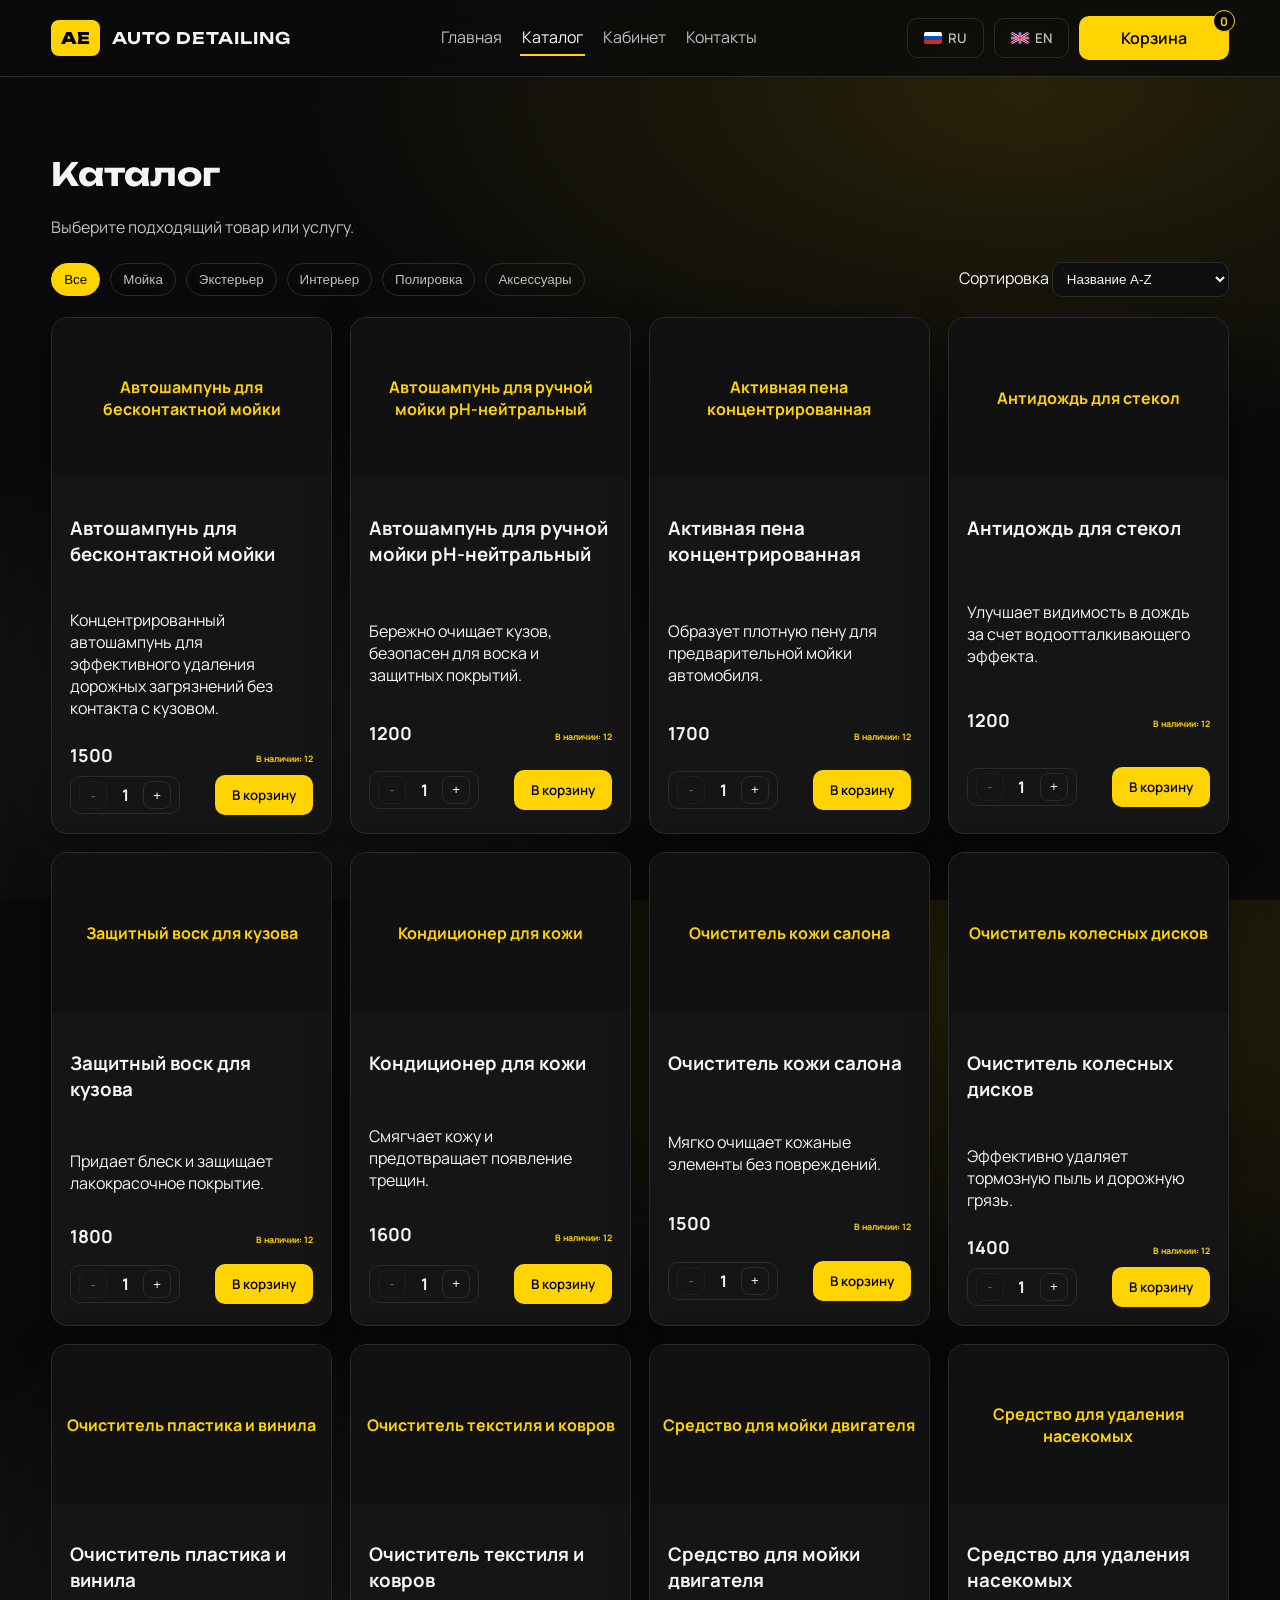
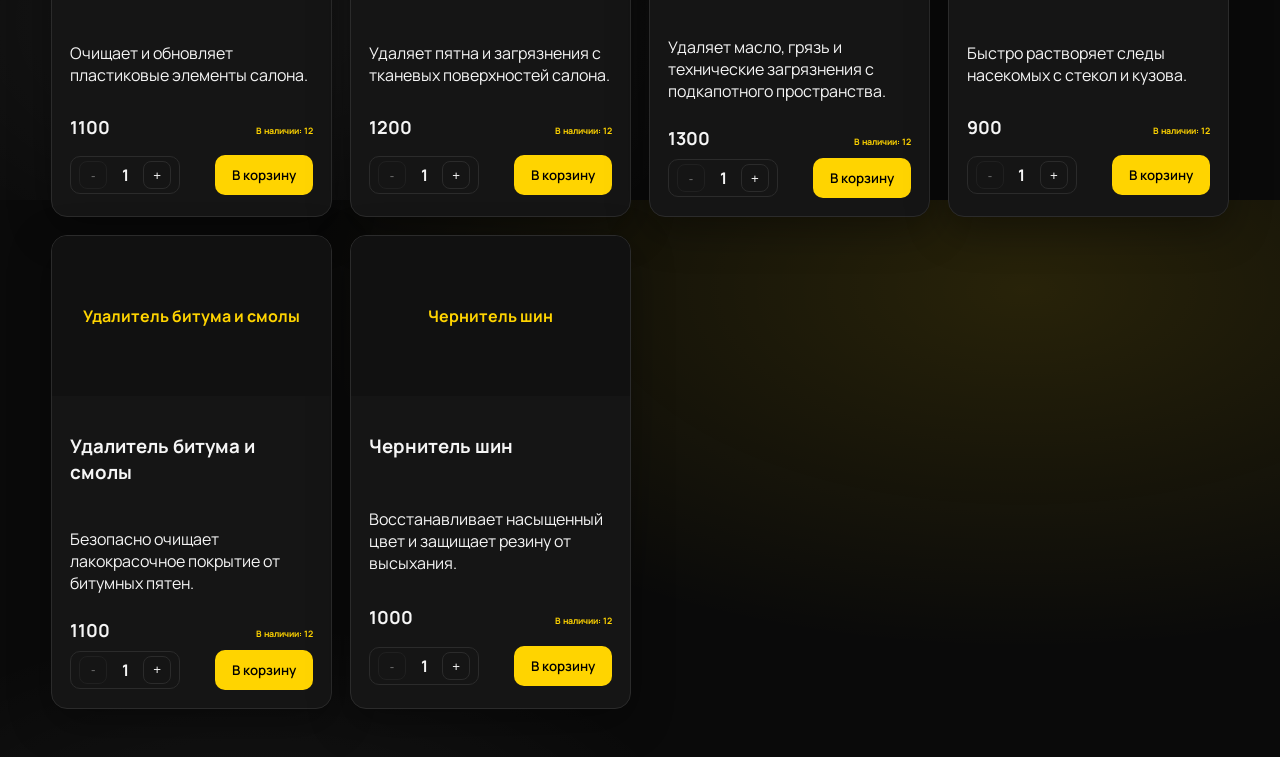
==== services.html @ 4c6e0b16 "Add diploma thesis website project" ====
<!doctype html>
<html lang="ru">
  <head>
    <meta charset="utf-8" />
    <meta name="viewport" content="width=device-width, initial-scale=1" />
    <title>Каталог — Auto Detailing</title>
    <meta name="description" content="Каталог работ по детейлингу: мойка, интерьер, полировка, аксессуары." />
    <link rel="stylesheet" href="assets/css/style.css?v=20260303-1805" />
    <script defer src="assets/js/i18n.js?v=20260303-1805"></script>
    <script defer src="assets/js/api.js?v=20260303-1805"></script>
    <script defer src="assets/js/nav.js?v=20260303-1805"></script>
    <script defer src="assets/js/catalog.js?v=20260303-1805"></script>
  </head>
  <body class="theme">
    <header class="topbar">
      <div class="container topbar__inner">
        <a class="brand" href="index.html">
          <span class="brand__mark">AE</span>
          <span class="brand__text">Auto Detailing</span>
        </a>
        <nav class="nav">
          <a data-i18n="nav_home" class="nav__link" href="index.html">Главная</a>
          <a data-i18n="nav_catalog" class="nav__link is-active" href="services.html">Каталог</a>
          <a data-i18n="nav_account" class="nav__link" href="account.html">Кабинет</a>
          <a data-i18n="nav_contacts" class="nav__link" href="contacts.html">Контакты</a>
        </nav>
        <div class="topbar__actions">
          <button class="btn btn--ghost" data-lang-switch="ru"><span class="flag flag--ru" aria-hidden="true"></span>RU</button>
          <button class="btn btn--ghost" data-lang-switch="en"><span class="flag flag--en" aria-hidden="true"></span>EN</button>
          <a class="btn btn--primary btn--cart" href="cart.html"><span data-i18n="nav_cart">Корзина</span><span id="cart-badge" class="top-cart-badge">0</span></a>
        </div>
      </div>
    </header>

    <main class="section">
      <div class="container">
        <div class="section__head">
          <h1 data-i18n="catalog_title">Каталог</h1>
          <p data-i18n="catalog_subtitle">Выберите подходящий пакет или отдельную услугу.</p>
        </div>

        <div class="toolbar">
          <div class="filters">
            <button class="chip is-active" data-filter="all" data-i18n="filter_all">Все</button>
            <button class="chip" data-filter="wash" data-i18n="filter_wash">Мойка</button>
            <button class="chip" data-filter="exterior" data-i18n="filter_exterior">Экстерьер</button>
            <button class="chip" data-filter="interior" data-i18n="filter_interior">Интерьер</button>
            <button class="chip" data-filter="polish" data-i18n="filter_polish">Полировка</button>
            <button class="chip" data-filter="accessories" data-i18n="filter_accessories">Аксессуары</button>
          </div>

          <div class="sort">
            <label>
              <span data-i18n="sort_label">Сортировка</span>
              <select id="sort-select">
                <option value="name-asc" data-i18n="sort_name_asc">Название A-Z</option>
                <option value="name-desc" data-i18n="sort_name_desc">Название Z-A</option>
                <option value="price-asc" data-i18n="sort_price_asc">Цена по возрастанию</option>
                <option value="price-desc" data-i18n="sort_price_desc">Цена по убыванию</option>
              </select>
            </label>
          </div>
        </div>

        <div id="catalog-grid" class="grid grid--3"></div>
      </div>
    </main>

  </body>
</html>
---- assets/css/style.css ----
@import url("https://fonts.googleapis.com/css2?family=Unbounded:wght@400;600;800&family=Manrope:wght@400;600;700&display=swap");

:root {
  --bg: #0a0a0a;
  --bg-2: #111111;
  --text: #f5f5f5;
  --muted: #bfbfbf;
  --accent: #ffd400;
  --accent-dark: #c7a600;
  --card: #151515;
  --border: #2b2b2b;
  --shadow: 0 12px 40px rgba(0, 0, 0, 0.35);
  --topbar-offset: 104px;
}

*,
*::before,
*::after {
  box-sizing: border-box;
}

html,
body {
  height: 100%;
  margin: 0;
}

body.theme {
  min-height: 100vh;
  display: flex;
  flex-direction: column;
  background: radial-gradient(1200px 600px at 80% 10%, rgba(255, 212, 0, 0.12), transparent 60%),
    radial-gradient(800px 500px at 20% 80%, rgba(255, 255, 255, 0.06), transparent 60%),
    var(--bg);
  color: var(--text);
  font-family: "Manrope", system-ui, sans-serif;
  padding-top: var(--topbar-offset);
}

main {
  flex: 1 0 auto;
}

a {
  color: inherit;
  text-decoration: none;
}

.container {
  width: min(1200px, 92vw);
  margin: 0 auto;
}

.topbar {
  position: fixed;
  top: 0;
  left: 0;
  right: 0;
  z-index: 1200;
  backdrop-filter: blur(12px);
  background: rgba(10, 10, 10, 0.8);
  border-bottom: 1px solid var(--border);
}

.topbar__inner {
  display: flex;
  align-items: center;
  justify-content: space-between;
  padding: 16px 0;
  gap: 16px;
}

.brand {
  display: flex;
  align-items: center;
  gap: 12px;
  font-family: "Unbounded", sans-serif;
  text-transform: uppercase;
}

.brand__mark {
  background: var(--accent);
  color: #000;
  padding: 8px 10px;
  font-weight: 800;
  border-radius: 8px;
}

.brand__text {
  font-weight: 600;
  letter-spacing: 1px;
}

.brand--compact .brand__mark {
  padding: 6px 8px;
}

.nav {
  display: flex;
  gap: 16px;
  flex-wrap: wrap;
  align-items: center;
}

.nav__link {
  color: var(--muted);
  padding: 6px 2px;
  border-bottom: 2px solid transparent;
}

.nav__link.is-active,
.nav__link:hover {
  color: var(--text);
  border-color: var(--accent);
}

.topbar__actions {
  display: flex;
  gap: 10px;
  align-items: center;
}

.btn {
  border: 1px solid transparent;
  padding: 10px 16px;
  border-radius: 10px;
  font-weight: 600;
  cursor: pointer;
  transition: all 0.2s ease;
  display: inline-flex;
  align-items: center;
  justify-content: center;
  font-family: "Manrope", sans-serif;
}

.btn--primary {
  background: var(--accent);
  color: #000;
}

.btn--primary:hover {
  background: var(--accent-dark);
}

.btn:disabled,
.btn[disabled] {
  cursor: not-allowed;
  opacity: 0.6;
}

.btn--primary:disabled,
.btn--primary[disabled] {
  background: #666;
  border-color: #666;
  color: #efefef;
}

.btn--cart {
  position: relative;
  min-width: 150px;
  padding-left: 24px;
  padding-right: 24px;
  justify-content: center;
  text-align: center;
}

.btn--cart > span[data-i18n="nav_cart"] {
  display: inline-block;
  min-width: 100%;
  text-align: center;
}

.top-cart-badge {
  position: absolute;
  top: -7px;
  right: -7px;
  min-width: 22px;
  height: 22px;
  border-radius: 999px;
  background: #000;
  color: var(--accent);
  border: 1px solid var(--accent);
  font-size: 12px;
  display: inline-flex;
  align-items: center;
  justify-content: center;
  padding: 0 5px;
  font-weight: 700;
}

.btn--outline {
  border-color: var(--accent);
  color: var(--accent);
  background: transparent;
}

.btn--outline:hover {
  background: rgba(255, 212, 0, 0.1);
}

.btn--ghost {
  background: transparent;
  border-color: var(--border);
  color: var(--muted);
}

.btn--ghost:hover {
  color: var(--text);
  border-color: var(--accent);
}

.badge {
  background: var(--accent);
  color: #000;
  border-radius: 999px;
  padding: 2px 8px;
  font-size: 0.75rem;
  margin-left: 6px;
}

.hero {
  padding: 64px 0 40px;
}

.hero__inner {
  display: grid;
  gap: 40px;
  grid-template-columns: repeat(auto-fit, minmax(280px, 1fr));
  align-items: center;
}

.hero__content h1 {
  font-size: clamp(2.2rem, 3.8vw, 3.6rem);
  margin: 10px 0 16px;
  font-family: "Unbounded", sans-serif;
}

.eyebrow {
  color: var(--accent);
  text-transform: uppercase;
  letter-spacing: 2px;
  font-size: 0.75rem;
}

.lead {
  color: var(--muted);
  font-size: 1.05rem;
  line-height: 1.6;
}

.hero__actions {
  display: flex;
  gap: 12px;
  flex-wrap: wrap;
  margin-top: 20px;
}

.hero__visual {
  display: flex;
  justify-content: center;
}

.hero__card {
  background: var(--card);
  padding: 24px;
  border-radius: 18px;
  border: 1px solid var(--border);
  box-shadow: var(--shadow);
  width: min(420px, 100%);
}

.hero__badge {
  background: rgba(255, 212, 0, 0.15);
  color: var(--accent);
  padding: 8px 12px;
  border-radius: 999px;
  display: inline-block;
  font-weight: 600;
}

.hero__list {
  list-style: none;
  margin: 16px 0 0;
  padding: 0;
  display: grid;
  gap: 8px;
  color: var(--muted);
}

.hero__list li {
  padding-left: 18px;
  position: relative;
}

.hero__list li::before {
  content: "•";
  color: var(--accent);
  position: absolute;
  left: 0 !important;
}

.section {
  padding: 48px 0;
  padding-bottom: 48px;
}

.section--dark {
  background: var(--bg-2);
  border-top: 1px solid var(--border);
  border-bottom: 1px solid var(--border);
}

.section__head {
  margin-bottom: 24px;
}

.section__head h1,
.section__head h2 {
  font-family: "Unbounded", sans-serif;
}

.section__head p {
  color: var(--muted);
}

.grid {
  display: grid;
  gap: 18px;
}

.grid--2 {
  grid-template-columns: repeat(auto-fit, minmax(260px, 1fr));
}

.grid--3 {
  grid-template-columns: repeat(auto-fit, minmax(240px, 1fr));
}

.feature,
.card {
  background: var(--card);
  border: 1px solid var(--border);
  padding: 20px;
  border-radius: 14px;
  box-shadow: var(--shadow);
}

.feature h3 {
  margin-top: 0;
}

.steps {
  display: grid;
  gap: 16px;
}

.step {
  display: flex;
  gap: 20px;
  padding: 16px;
  border: 1px solid var(--border);
  border-radius: 14px;
  background: var(--card);
}

.step__num {
  font-family: "Unbounded", sans-serif;
  font-size: 1.4rem;
  color: var(--accent);
}

.section--cta {
  background: linear-gradient(120deg, rgba(255, 212, 0, 0.12), rgba(255, 255, 255, 0.02));
}

.toolbar {
  display: flex;
  flex-wrap: wrap;
  gap: 16px;
  align-items: center;
  justify-content: space-between;
  margin-bottom: 20px;
}

.filters {
  display: flex;
  gap: 10px;
  flex-wrap: wrap;
}

.chip {
  border: 1px solid var(--border);
  background: transparent;
  padding: 8px 12px;
  border-radius: 999px;
  color: var(--muted);
  cursor: pointer;
}

.chip.is-active,
.chip:hover {
  color: #000;
  background: var(--accent);
  border-color: var(--accent);
}

.sort select,
.admin-item input,
.admin-item textarea,
.admin-item select,
.card input,
.card textarea {
  background: #0f0f0f;
  border: 1px solid var(--border);
  border-radius: 10px;
  padding: 8px 10px;
  color: var(--text);
}

.catalog-card {
  background: var(--card);
  border: 1px solid var(--border);
  border-radius: 16px;
  overflow: hidden;
  display: grid;
  grid-template-rows: auto 1fr;
  box-shadow: var(--shadow);
}

.catalog-image {
  position: relative;
  height: 160px;
  overflow: hidden;
  background: #111;
  display: flex;
  align-items: center;
  justify-content: center;
  color: var(--accent);
  font-weight: 700;
  text-align: center;
  padding: 12px;
}

.catalog-image img {
  width: 100%;
  height: 100%;
  object-fit: contain;
  object-position: center;
  display: block;
}

.catalog-body {
  padding: 18px;
  display: grid;
  gap: 8px;
}

.price-row {
  display: flex;
  justify-content: space-between;
  align-items: baseline;
  gap: 12px;
  color: var(--muted);
}

.price-value {
  font-size: 1.12rem;
  color: var(--text);
}

.stock-label {
  color: var(--accent);
  font-size: 0.55em;
  font-weight: 700;
  text-align: right;
}

.catalog-actions {
  display: flex;
  gap: 10px;
  align-items: center;
  justify-content: space-between;
  flex-wrap: wrap;
}

.qty-picker {
  display: inline-flex;
  align-items: center;
  gap: 8px;
  border: 1px solid var(--border);
  border-radius: 10px;
  padding: 4px 8px;
}

.qty-btn {
  width: 28px;
  height: 28px;
  border: 1px solid var(--border);
  background: transparent;
  color: var(--text);
  border-radius: 8px;
  cursor: pointer;
}

.qty-btn:disabled {
  color: var(--muted);
  opacity: 0.5;
  cursor: not-allowed;
}

.qty-value {
  min-width: 20px;
  text-align: center;
  font-weight: 700;
}

.contacts {
  display: grid;
  gap: 18px;
  grid-template-columns: repeat(auto-fit, minmax(260px, 1fr));
}

.map-card {
  min-height: 240px;
  display: flex;
  align-items: center;
  justify-content: center;
}

.contact-image {
  width: 100%;
  height: auto;
  display: block;
  border-radius: 10px;
}

.map-placeholder {
  color: var(--muted);
  text-align: center;
}

.contact-actions {
  display: flex;
  gap: 12px;
  margin-top: 12px;
  flex-wrap: wrap;
}

.admin-actions {
  display: flex;
  gap: 12px;
  align-items: center;
  margin-bottom: 16px;
  flex-wrap: wrap;
}

.admin-list {
  display: grid;
  gap: 12px;
}

.admin-item {
  border: 1px solid var(--border);
  border-radius: 12px;
  padding: 16px;
  background: var(--card);
  display: grid;
  gap: 10px;
}

.admin-row {
  display: grid;
  gap: 10px;
  grid-template-columns: repeat(auto-fit, minmax(160px, 1fr));
}

.status {
  color: var(--muted);
}

.admin-tabs {
  display: flex;
  gap: 8px;
  margin-bottom: 16px;
}

.orders-list {
  display: grid;
  gap: 12px;
}

.order-card {
  border: 1px solid var(--border);
  border-radius: 12px;
  padding: 16px;
  background: var(--card);
}

.account-panel {
  display: grid;
  gap: 16px;
}

.auth-form {
  display: grid;
  gap: 12px;
  max-width: 420px;
}

.auth-form label {
  display: grid;
  gap: 6px;
}

.auth-register-link {
  margin-top: 2px;
  font-size: 0.78rem;
  color: var(--accent);
  text-decoration: none;
  width: fit-content;
}

.auth-register-link:hover {
  text-decoration: underline;
}

.cart-list {
  display: grid;
  gap: 12px;
}

.cart-actions {
  display: flex;
  justify-content: flex-end;
  margin-bottom: 12px;
}

.cart-item {
  display: grid;
  grid-template-columns: 1fr auto auto;
  gap: 12px;
  align-items: center;
  padding: 12px;
  border: 1px solid var(--border);
  border-radius: 12px;
  background: var(--card);
}

.cart-qty {
  display: inline-flex;
  align-items: center;
  gap: 8px;
}

.cart-qty button {
  border: 1px solid var(--border);
  background: transparent;
  color: var(--text);
  padding: 4px 8px;
  border-radius: 6px;
  cursor: pointer;
}

.cart-summary {
  margin-top: 16px;
  margin-bottom: 20px;
  display: flex;
  justify-content: space-between;
  align-items: center;
  gap: 12px;
  flex-wrap: wrap;
}

.cart-total-value {
  display: inline-grid;
  gap: 4px;
}

.cart-total-old {
  color: var(--accent);
  text-decoration: line-through;
  text-decoration-thickness: 2px;
  opacity: 0.95;
}

.cart-total-new {
  color: var(--text);
  font-weight: 700;
}

.cart-total-note {
  color: var(--accent);
  font-size: 0.9rem;
  margin-top: 4px;
}

.hidden {
  display: none !important;
}

.reveal {
  opacity: 0;
  transform: translateY(14px);
  transition: all 0.5s ease;
}

.reveal.is-visible {
  opacity: 1;
  transform: translateY(0);
}

/* Flags */
.flag {
  width: 18px;
  height: 12px;
  display: inline-block;
  border-radius: 2px;
  margin-right: 6px;
  background-color: #1a1a1a;
  overflow: hidden;
}

.flag--ru {
  background: linear-gradient(#ffffff 0 33%, #0057b7 33% 66%, #d52b1e 66% 100%);
}

.flag--en {
  background-image: url("/assets/img/flag-en.svg");
  background-size: 100% 100%;
  background-repeat: no-repeat;
  background-position: center;
}

.footer {
  display: none !important;
}

@media (max-width: 760px) {
  .container {
    width: 94vw;
  }

  .topbar__inner {
    flex-direction: column;
    align-items: flex-start;
    gap: 12px;
    padding: 12px 0;
  }

  .nav {
    flex-wrap: wrap;
    row-gap: 8px;
  }

  .topbar__actions {
    width: 100%;
    justify-content: flex-start;
    flex-wrap: wrap;
  }

  .cart-item {
    grid-template-columns: 1fr;
  }

  .catalog-image {
    height: auto;
    aspect-ratio: 16 / 10;
  }

  .catalog-image img {
    object-fit: cover;
  }

  .product-gallery {
    grid-template-columns: 1fr;
  }

  .product-gallery__img,
  .product-gallery__placeholder {
    width: 100%;
    min-height: unset;
    aspect-ratio: 16 / 10;
    height: auto;
  }

  .catalog-actions,
  .product-main__actions {
    width: 100%;
    justify-content: space-between;
  }
}

.catalog-title-link {
  text-decoration: underline;
  text-decoration-color: transparent;
  text-underline-offset: 4px;
  transition: text-decoration-color 0.2s ease, color 0.2s ease;
}

.catalog-title-link:hover {
  color: var(--accent);
  text-decoration-color: var(--accent);
}

.product-layout {
  display: grid;
  grid-template-columns: 1.1fr 1fr;
  gap: 18px;
  margin-bottom: 18px;
}

.product-main h3,
.product-specs h3 {
  margin-top: 0;
}

.product-gallery {
  display: grid;
  grid-template-columns: repeat(auto-fill, minmax(180px, 1fr));
  gap: 12px;
}

.product-gallery__img {
  width: 100%;
  height: 220px;
  object-fit: cover;
  border-radius: 10px;
  border: 1px solid var(--border);
  background: #0f0f0f;
}

.product-gallery__placeholder {
  min-height: 220px;
  border: 1px dashed var(--border);
  border-radius: 10px;
  display: flex;
  align-items: center;
  justify-content: center;
  color: var(--muted);
}

.product-specs__text {
  white-space: pre-wrap;
  margin: 0;
  color: var(--text);
  font-family: inherit;
}

@media (max-width: 900px) {
  .product-layout {
    grid-template-columns: 1fr;
  }
}

.product-main__actions {
  margin: 12px 0 18px;
  display: flex;
  gap: 10px;
  align-items: center;
  flex-wrap: wrap;
}

.center-notice {
  position: fixed;
  left: 50%;
  top: 50%;
  transform: translate(-50%, -50%);
  z-index: 10000;
  color: var(--accent);
  font-size: clamp(18px, 2.8vw, 32px);
  font-weight: 700;
  letter-spacing: 0.02em;
  text-shadow: 0 0 10px rgba(0, 0, 0, 0.7), 0 0 24px rgba(0, 0, 0, 0.45);
  pointer-events: none;
  user-select: none;
}
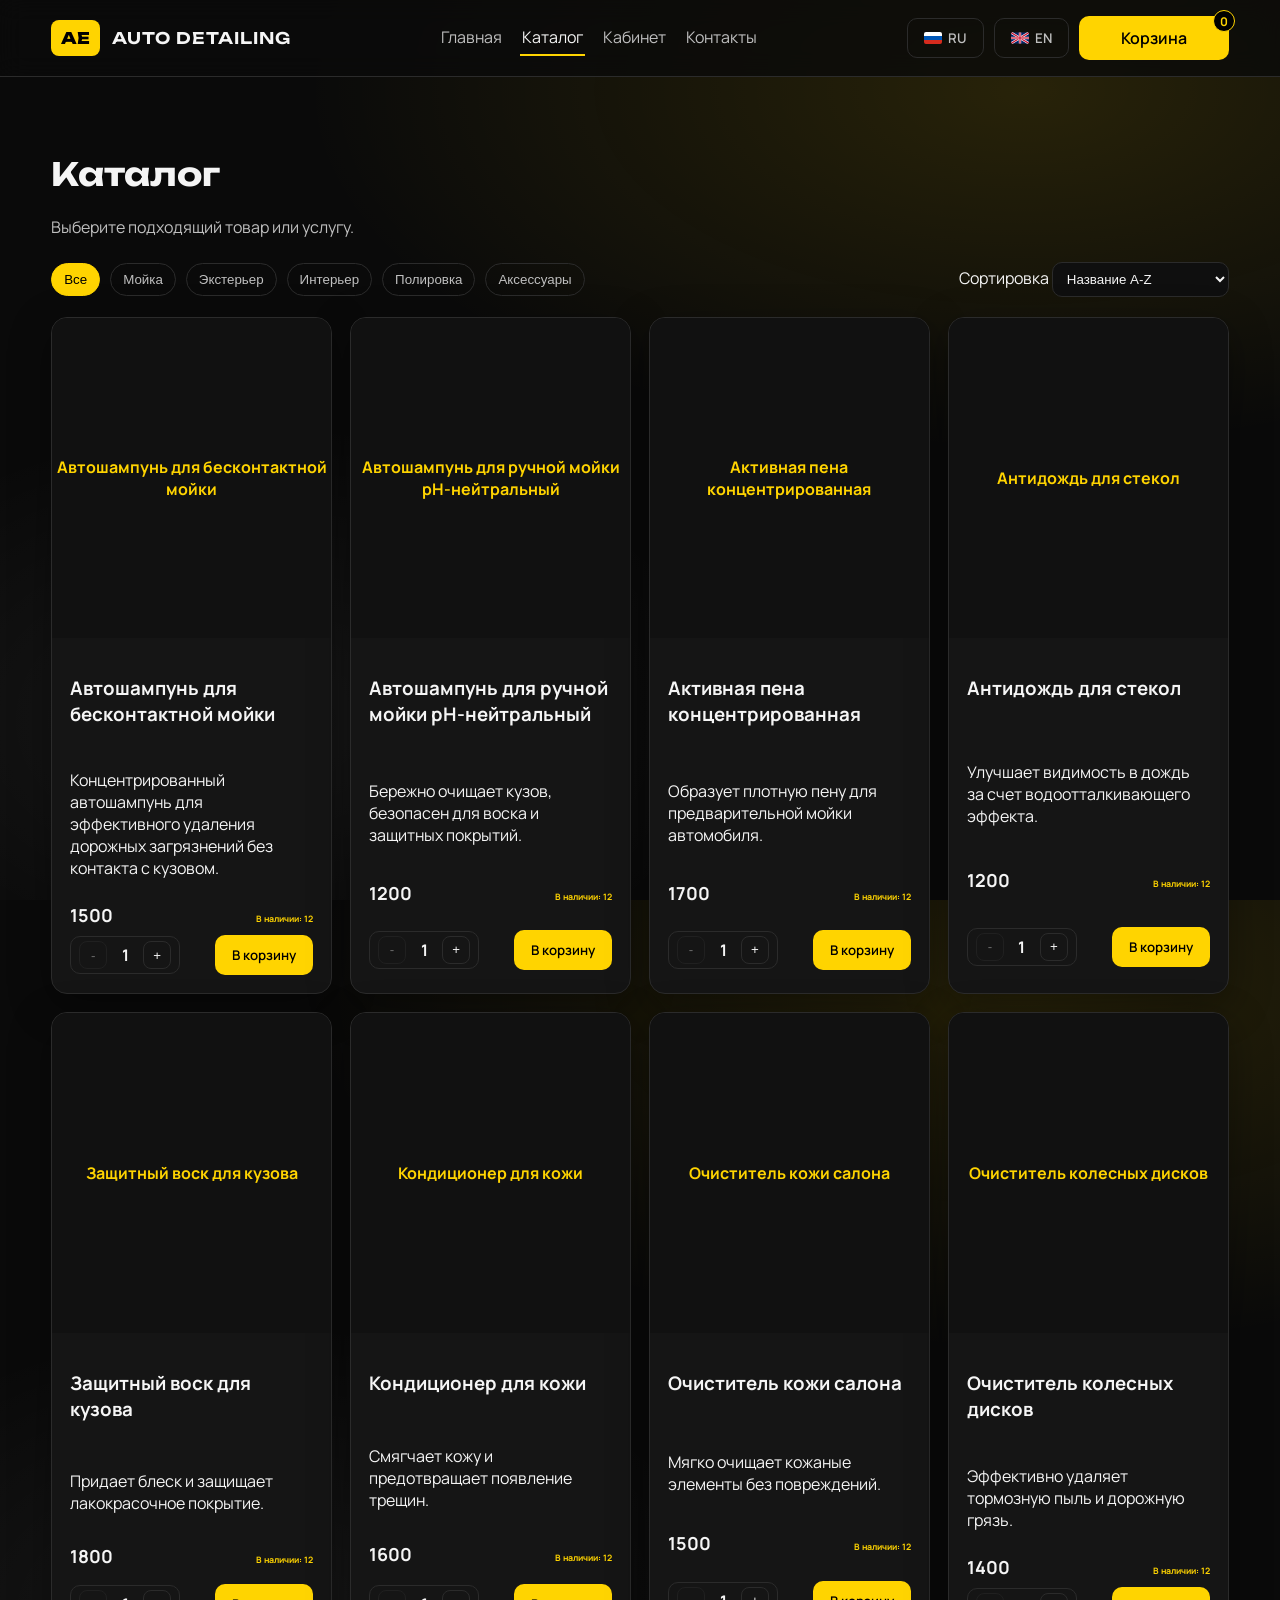
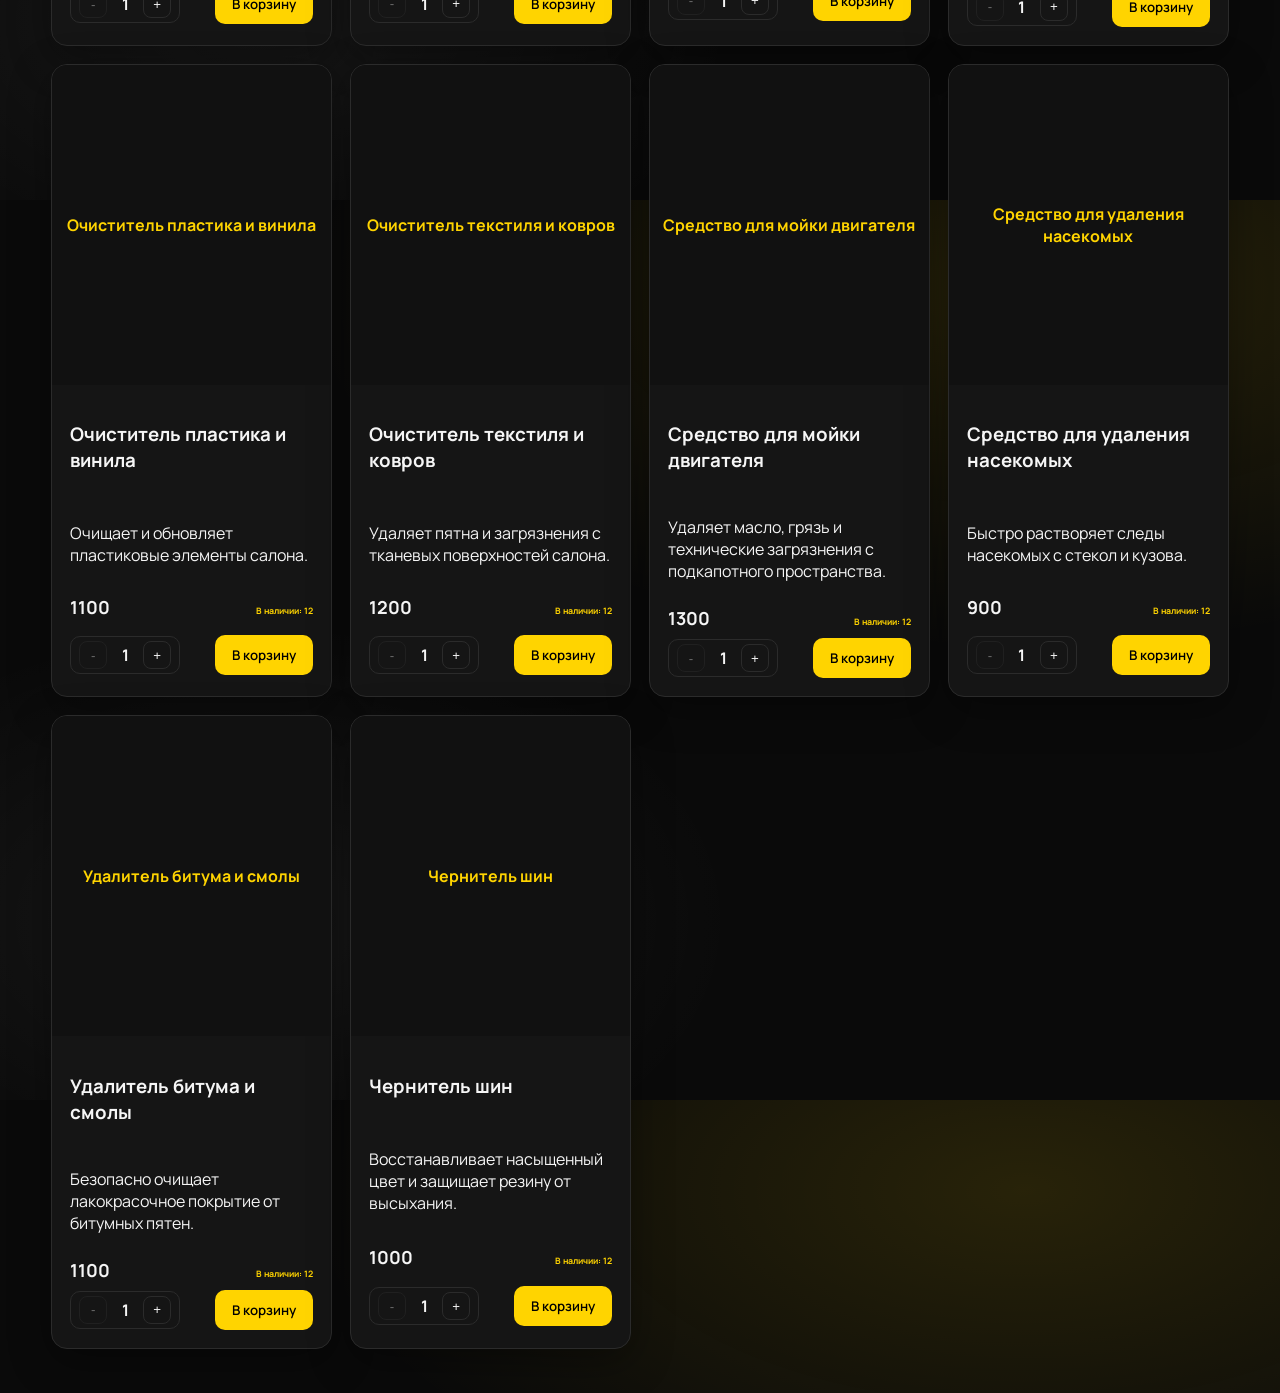
==== commit c4379044: "fix image" ====
--- a/services.html
+++ b/services.html
@@ -5,11 +5,11 @@
     <meta name="viewport" content="width=device-width, initial-scale=1" />
     <title>Каталог — Auto Detailing</title>
     <meta name="description" content="Каталог работ по детейлингу: мойка, интерьер, полировка, аксессуары." />
-    <link rel="stylesheet" href="assets/css/style.css?v=20260303-1805" />
-    <script defer src="assets/js/i18n.js?v=20260303-1805"></script>
-    <script defer src="assets/js/api.js?v=20260303-1805"></script>
-    <script defer src="assets/js/nav.js?v=20260303-1805"></script>
-    <script defer src="assets/js/catalog.js?v=20260303-1805"></script>
+    <link rel="stylesheet" href="assets/css/style.css?v=20260303-2035" />
+    <script defer src="assets/js/i18n.js?v=20260303-2035"></script>
+    <script defer src="assets/js/api.js?v=20260303-2035"></script>
+    <script defer src="assets/js/nav.js?v=20260303-2035"></script>
+    <script defer src="assets/js/catalog.js?v=20260303-2035"></script>
   </head>
   <body class="theme">
     <header class="topbar">
--- a/assets/css/style.css
+++ b/assets/css/style.css
@@ -429,7 +429,7 @@
 
 .catalog-image {
   position: relative;
-  height: 160px;
+  height: clamp(220px, 26vw, 320px);
   overflow: hidden;
   background: #111;
   display: flex;
@@ -438,7 +438,7 @@
   color: var(--accent);
   font-weight: 700;
   text-align: center;
-  padding: 12px;
+  padding: 0;
 }
 
 .catalog-image img {
@@ -574,8 +574,36 @@
   grid-template-columns: repeat(auto-fit, minmax(160px, 1fr));
 }
 
+.admin-row--media {
+  align-items: start;
+}
+
+.admin-upload {
+  display: grid;
+  gap: 8px;
+  align-content: start;
+}
+
+.admin-upload input[type="file"] {
+  width: 100%;
+  max-width: 100%;
+}
+
+.admin-upload-path {
+  background: #0f0f0f;
+  border: 1px solid var(--border);
+  border-radius: 10px;
+  padding: 8px 10px;
+  color: var(--muted);
+  width: 100%;
+}
+
 .status {
   color: var(--muted);
+}
+
+.status--error {
+  color: #ff7d7d;
 }
 
 .admin-tabs {
@@ -768,7 +796,7 @@
   }
 
   .catalog-image img {
-    object-fit: cover;
+    object-fit: contain;
   }
 
   .product-gallery {
@@ -816,27 +844,38 @@
 
 .product-gallery {
   display: grid;
-  grid-template-columns: repeat(auto-fill, minmax(180px, 1fr));
+  grid-template-columns: repeat(auto-fit, minmax(220px, 1fr));
   gap: 12px;
 }
 
 .product-gallery__img {
   width: 100%;
-  height: 220px;
-  object-fit: cover;
+  height: clamp(280px, 34vw, 520px);
+  object-fit: contain;
   border-radius: 10px;
   border: 1px solid var(--border);
   background: #0f0f0f;
+  cursor: zoom-in;
+  transition: transform 0.2s ease, border-color 0.2s ease;
+}
+
+.product-gallery__img:hover {
+  transform: scale(1.01);
+  border-color: var(--accent);
 }
 
 .product-gallery__placeholder {
-  min-height: 220px;
+  min-height: clamp(280px, 34vw, 520px);
   border: 1px dashed var(--border);
   border-radius: 10px;
   display: flex;
   align-items: center;
   justify-content: center;
   color: var(--muted);
+}
+
+.product-gallery__hint {
+  margin: 10px 2px 0;
 }
 
 .product-specs__text {
@@ -874,3 +913,69 @@
   pointer-events: none;
   user-select: none;
 }
+
+.product-zoom {
+  position: fixed;
+  inset: 0;
+  z-index: 20000;
+  background: rgba(0, 0, 0, 0.88);
+  display: flex;
+  align-items: center;
+  justify-content: center;
+  padding: 16px;
+  opacity: 0;
+  pointer-events: none;
+  transition: opacity 0.2s ease;
+}
+
+.product-zoom.is-open {
+  opacity: 1;
+  pointer-events: auto;
+}
+
+.product-zoom__dialog {
+  width: min(94vw, 1280px);
+  max-height: 94vh;
+  display: grid;
+  gap: 10px;
+}
+
+.product-zoom__toolbar {
+  display: flex;
+  gap: 8px;
+  justify-content: flex-end;
+  flex-wrap: wrap;
+}
+
+.product-zoom__btn {
+  min-width: 54px;
+}
+
+.product-zoom__frame {
+  display: flex;
+  align-items: center;
+  justify-content: center;
+  overflow: hidden;
+  border: 1px solid var(--border);
+  border-radius: 14px;
+  background: #070707;
+  padding: 16px;
+  touch-action: none;
+}
+
+.product-zoom__frame.is-draggable {
+  cursor: grab;
+}
+
+.product-zoom__frame.is-dragging {
+  cursor: grabbing;
+}
+
+.product-zoom__img {
+  max-width: 100%;
+  max-height: calc(94vh - 90px);
+  transform-origin: center center;
+  transition: transform 0.08s ease-out;
+  user-select: none;
+  pointer-events: none;
+}
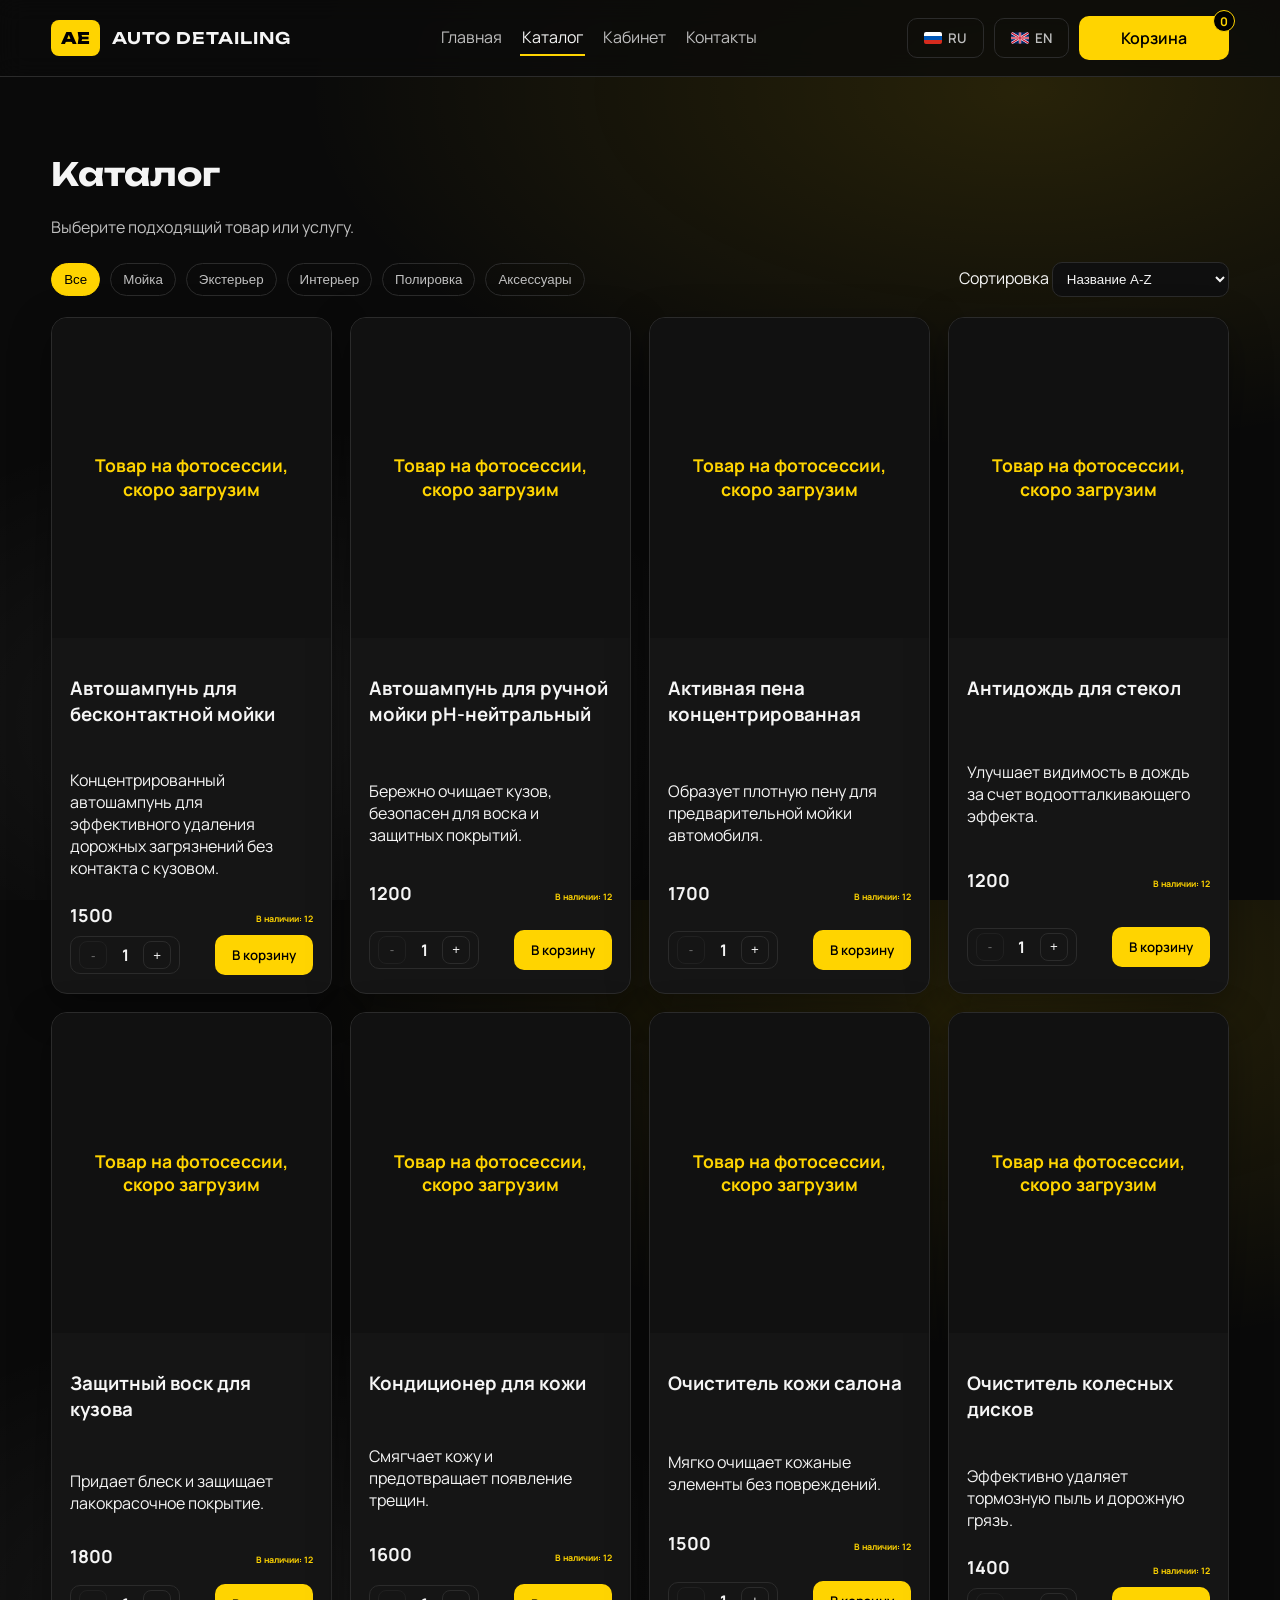
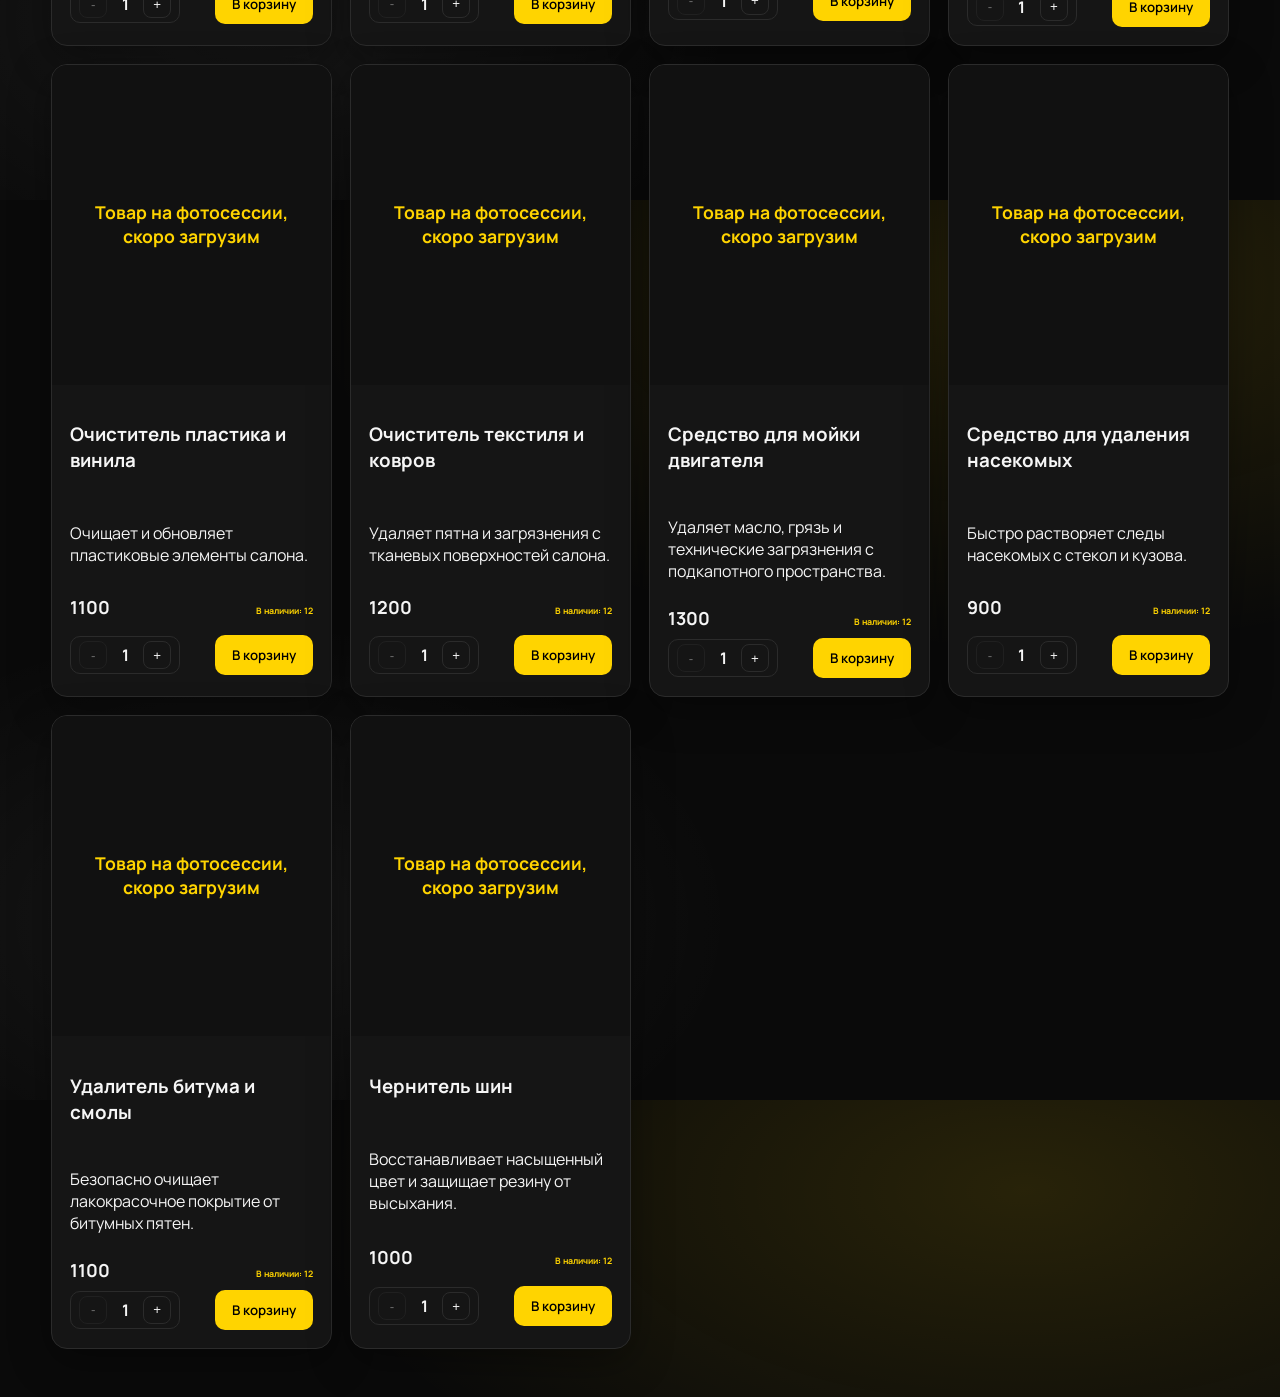
==== commit 73cc330a: "final fix" ====
--- a/services.html
+++ b/services.html
@@ -5,11 +5,11 @@
     <meta name="viewport" content="width=device-width, initial-scale=1" />
     <title>Каталог — Auto Detailing</title>
     <meta name="description" content="Каталог работ по детейлингу: мойка, интерьер, полировка, аксессуары." />
-    <link rel="stylesheet" href="assets/css/style.css?v=20260303-2035" />
-    <script defer src="assets/js/i18n.js?v=20260303-2035"></script>
-    <script defer src="assets/js/api.js?v=20260303-2035"></script>
-    <script defer src="assets/js/nav.js?v=20260303-2035"></script>
-    <script defer src="assets/js/catalog.js?v=20260303-2035"></script>
+    <link rel="stylesheet" href="assets/css/style.css?v=20260303-2060" />
+    <script defer src="assets/js/i18n.js?v=20260303-2045"></script>
+    <script defer src="assets/js/api.js?v=20260303-2045"></script>
+    <script defer src="assets/js/nav.js?v=20260303-2045"></script>
+    <script defer src="assets/js/catalog.js?v=20260303-2045"></script>
   </head>
   <body class="theme">
     <header class="topbar">
--- a/assets/css/style.css
+++ b/assets/css/style.css
@@ -336,6 +336,11 @@
   grid-template-columns: repeat(auto-fit, minmax(240px, 1fr));
 }
 
+#catalog-grid {
+  grid-template-columns: repeat(4, minmax(0, 1fr));
+  align-items: stretch;
+}
+
 .feature,
 .card {
   background: var(--card);
@@ -447,6 +452,14 @@
   object-fit: contain;
   object-position: center;
   display: block;
+}
+
+.catalog-image__placeholder-text {
+  display: block;
+  font-size: clamp(0.95rem, 1.4vw, 1.1rem);
+  line-height: 1.35;
+  padding: 0 16px;
+  max-width: 90%;
 }
 
 .catalog-body {
@@ -885,8 +898,24 @@
   font-family: inherit;
 }
 
+@media (max-width: 1200px) {
+  #catalog-grid {
+    grid-template-columns: repeat(3, minmax(0, 1fr));
+  }
+}
+
 @media (max-width: 900px) {
   .product-layout {
+    grid-template-columns: 1fr;
+  }
+
+  #catalog-grid {
+    grid-template-columns: repeat(2, minmax(0, 1fr));
+  }
+}
+
+@media (max-width: 640px) {
+  #catalog-grid {
     grid-template-columns: 1fr;
   }
 }
